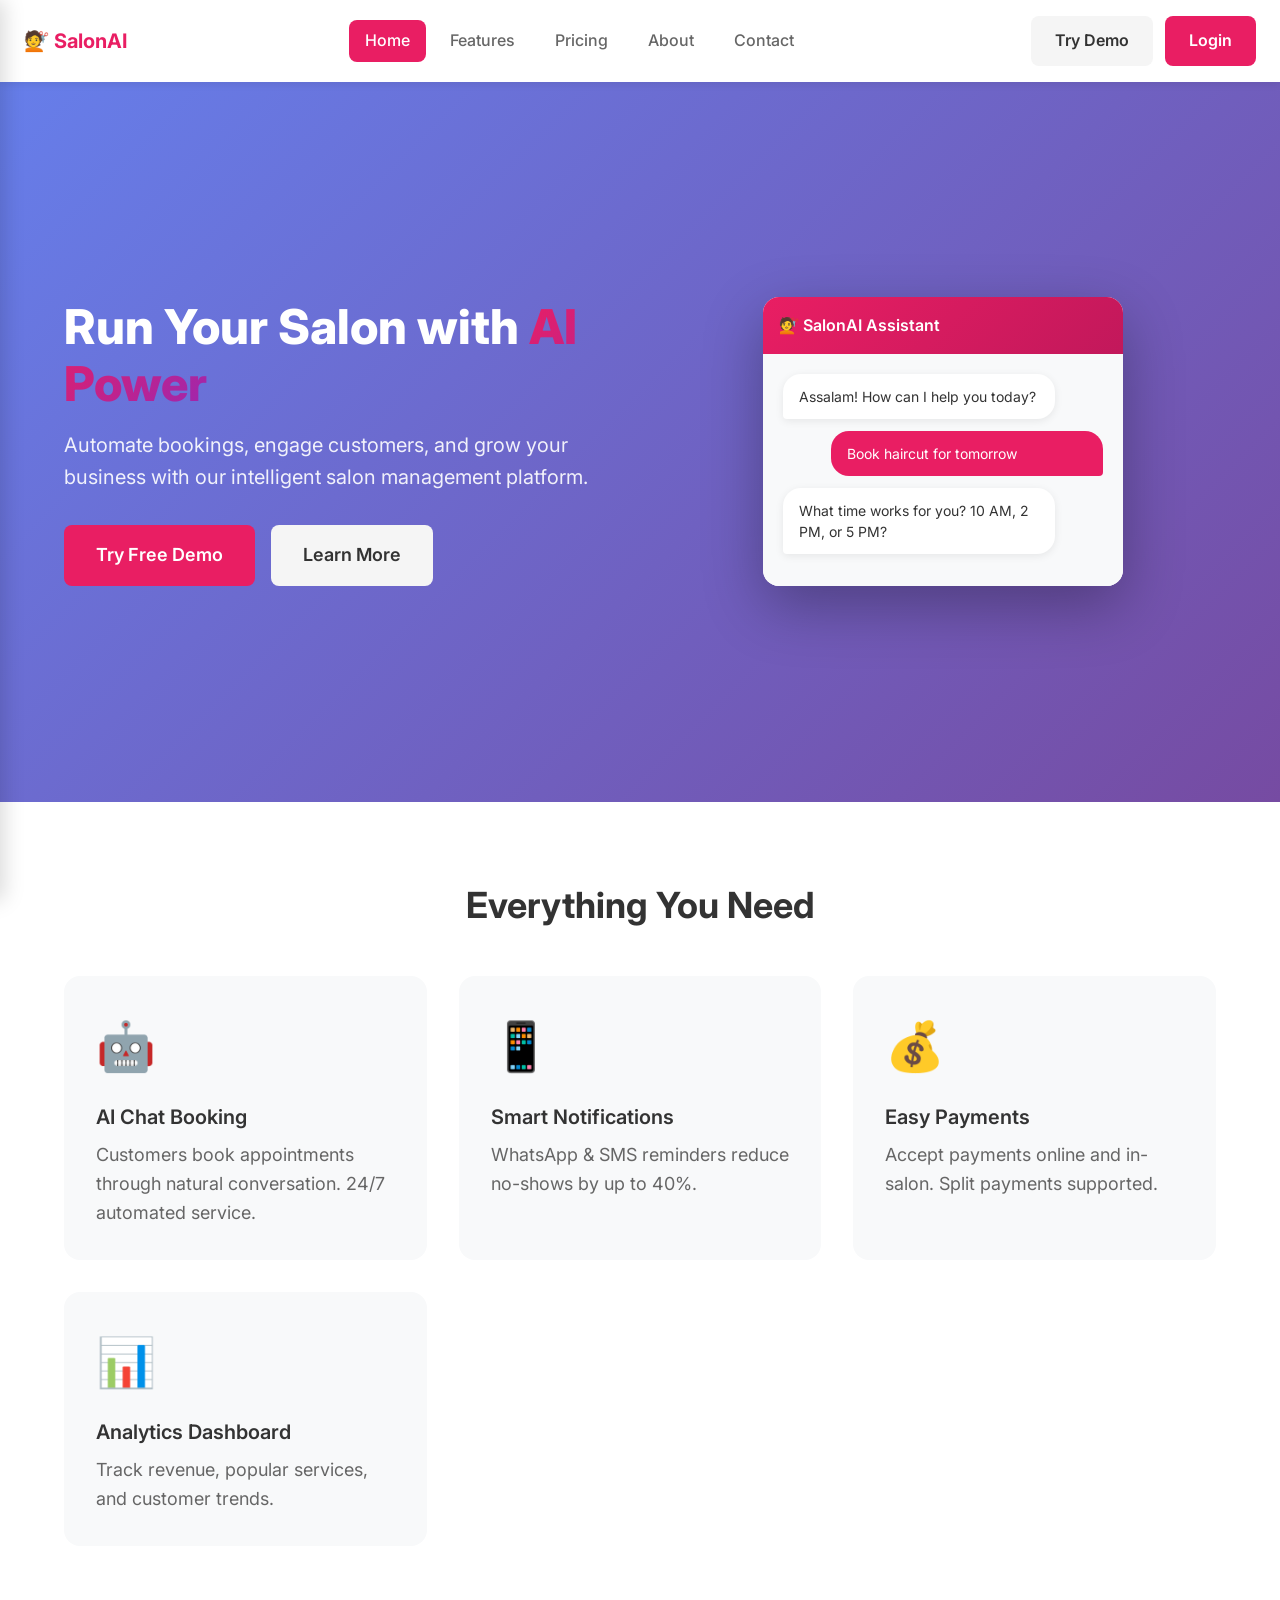
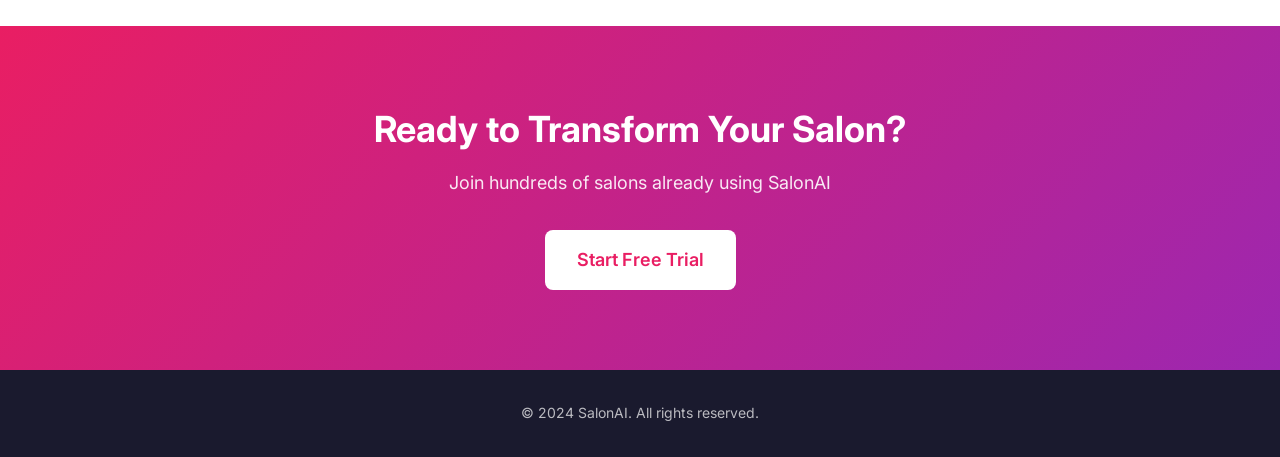
==== public/index.html @ 08eddbce "SalonAI website - AI-Powered Salon Management" ====
<!DOCTYPE html>
<html lang="en">
<head>
    <meta charset="UTF-8">
    <meta name="viewport" content="width=device-width, initial-scale=1.0, maximum-scale=5.0">
    <title>SalonAI - AI-Powered Salon Management</title>
    <link href="https://fonts.googleapis.com/css2?family=Inter:wght@300;400;500;600;700;800&display=swap" rel="stylesheet">
    <link rel="stylesheet" href="./styles.css">
</head>
<body>
    <!-- Mobile Header -->
    <header class="mobile-header">
        <div class="logo">💇 SalonAI</div>
        <button class="menu-btn" onclick="toggleMenu()">☰</button>
    </header>
    
    <!-- Navigation Drawer -->
    <nav class="nav-drawer" id="navDrawer">
        <button class="close-btn" onclick="toggleMenu()">×</button>
        <a href="index.html" onclick="toggleMenu()">Home</a>
        <a href="./features" onclick="toggleMenu()">Features</a>
        <a href="./pricing" onclick="toggleMenu()">Pricing</a>
        <a href="./about" onclick="toggleMenu()">About</a>
        <a href="./contact" onclick="toggleMenu()">Contact</a>
        <a href="./demo.html" onclick="toggleMenu()">Try Demo</a>
        <a href="./login.html" onclick="toggleMenu()">Login</a>
    </nav>
    <div class="nav-overlay" id="navOverlay" onclick="toggleMenu()"></div>
    
    <!-- Desktop Header -->
    <header class="desktop-header">
        <div class="logo">💇 SalonAI</div>
        <nav class="desktop-nav">
            <a href="index.html" class="active">Home</a>
            <a href="./features">Features</a>
            <a href="./pricing">Pricing</a>
            <a href="./about">About</a>
            <a href="./contact">Contact</a>
        </nav>
        <div>
            <a href="./demo.html" class="btn btn-secondary" style="margin-right:8px">Try Demo</a>
            <a href="./login.html" class="btn btn-primary">Login</a>
        </div>
    </header>
    
    <!-- Hero Section -->
    <section class="hero">
        <div class="container">
            <div class="hero-content">
                <h1>Run Your Salon with <span class="gradient-text">AI Power</span></h1>
                <p>Automate bookings, engage customers, and grow your business with our intelligent salon management platform.</p>
                <div class="hero-buttons">
                    <a href="./demo.html" class="btn btn-primary btn-lg">Try Free Demo</a>
                    <a href="./features" class="btn btn-secondary btn-lg">Learn More</a>
                </div>
            </div>
            <div class="hero-visual">
                <div class="chat-preview">
                    <div class="chat-header">💇 SalonAI Assistant</div>
                    <div class="chat-body">
                        <div class="msg bot">Assalam! How can I help you today?</div>
                        <div class="msg user">Book haircut for tomorrow</div>
                        <div class="msg bot">What time works for you? 10 AM, 2 PM, or 5 PM?</div>
                    </div>
                </div>
            </div>
        </div>
    </section>
    
    <!-- Features Grid -->
    <section class="section">
        <div class="container">
            <h2 class="section-title">Everything You Need</h2>
            <div class="features-grid">
                <div class="feature-card">
                    <div class="feature-icon">🤖</div>
                    <h3>AI Chat Booking</h3>
                    <p>Customers book appointments through natural conversation. 24/7 automated service.</p>
                </div>
                <div class="feature-card">
                    <div class="feature-icon">📱</div>
                    <h3>Smart Notifications</h3>
                    <p>WhatsApp & SMS reminders reduce no-shows by up to 40%.</p>
                </div>
                <div class="feature-card">
                    <div class="feature-icon">💰</div>
                    <h3>Easy Payments</h3>
                    <p>Accept payments online and in-salon. Split payments supported.</p>
                </div>
                <div class="feature-card">
                    <div class="feature-icon">📊</div>
                    <h3>Analytics Dashboard</h3>
                    <p>Track revenue, popular services, and customer trends.</p>
                </div>
            </div>
        </div>
    </section>
    
    <!-- CTA Section -->
    <section class="cta-section">
        <div class="container">
            <h2>Ready to Transform Your Salon?</h2>
            <p>Join hundreds of salons already using SalonAI</p>
            <a href="./demo.html" class="btn btn-white btn-lg">Start Free Trial</a>
        </div>
    </section>
    
    <!-- Footer -->
    <footer class="footer">
        <div class="container">
            <p>&copy; 2024 SalonAI. All rights reserved.</p>
        </div>
    </footer>
    
    <script>
        function toggleMenu() {
            document.getElementById('navDrawer').classList.toggle('open');
            document.getElementById('navOverlay').classList.toggle('open');
        }
    </script>
</body>
</html>
---- public/styles.css ----
/* ===============================================
   SALONAI WEBSITE STYLES
   Modern, Clean, Professional
   =============================================== */

* {
    margin: 0;
    padding: 0;
    box-sizing: border-box;
}

html {
    font-size: 16px;
    -webkit-text-size-adjust: 100%;
}

body {
    font-family: 'Inter', -apple-system, BlinkMacSystemFont, 'Segoe UI', Roboto, sans-serif;
    line-height: 1.6;
    color: #333;
    background: #fff;
}

/* Container */
.container {
    width: 100%;
    max-width: 1200px;
    margin: 0 auto;
    padding: 0 24px;
}

/* Typography */
h1 {
    font-size: 3rem;
    font-weight: 800;
    line-height: 1.2;
    margin-bottom: 1rem;
}

h2 {
    font-size: 2.25rem;
    font-weight: 700;
    line-height: 1.3;
    margin-bottom: 1rem;
}

h3 {
    font-size: 1.25rem;
    font-weight: 600;
    margin-bottom: 0.5rem;
}

p {
    color: #666;
    font-size: 1.125rem;
}

.gradient-text {
    background: linear-gradient(135deg, #E91E63, #9C27B0);
    -webkit-background-clip: text;
    -webkit-text-fill-color: transparent;
    background-clip: text;
}

/* Buttons */
.btn {
    display: inline-block;
    padding: 12px 24px;
    border-radius: 8px;
    text-decoration: none;
    font-weight: 600;
    transition: all 0.2s;
    border: none;
    cursor: pointer;
}

.btn-primary {
    background: #E91E63;
    color: #fff;
}

.btn-primary:hover {
    background: #C2185B;
    transform: translateY(-2px);
}

.btn-secondary {
    background: #f5f5f5;
    color: #333;
}

.btn-secondary:hover {
    background: #e0e0e0;
}

.btn-white {
    background: #fff;
    color: #E91E63;
}

.btn-white:hover {
    background: #f5f5f5;
}

.btn-lg {
    padding: 16px 32px;
    font-size: 1.125rem;
}

/* Header */
.mobile-header {
    display: none;
    background: #fff;
    padding: 12px 16px;
    box-shadow: 0 2px 8px rgba(0,0,0,0.1);
    position: sticky;
    top: 0;
    z-index: 100;
}

.mobile-header .logo {
    font-size: 18px;
    font-weight: 700;
    color: #E91E63;
}

.menu-btn {
    background: none;
    border: none;
    font-size: 24px;
    cursor: pointer;
}

.desktop-header {
    background: #fff;
    padding: 16px 24px;
    box-shadow: 0 2px 8px rgba(0,0,0,0.08);
    display: flex;
    align-items: center;
    justify-content: space-between;
    position: sticky;
    top: 0;
    z-index: 99;
}

.desktop-header .logo {
    font-size: 20px;
    font-weight: 700;
    color: #E91E63;
}

.desktop-nav {
    display: flex;
    gap: 8px;
}

.desktop-nav a {
    padding: 8px 16px;
    color: #666;
    text-decoration: none;
    border-radius: 8px;
    font-weight: 500;
    transition: all 0.2s;
}

.desktop-nav a:hover,
.desktop-nav a.active {
    background: #E91E63;
    color: #fff;
}

/* Navigation Drawer */
.nav-drawer {
    position: fixed;
    top: 0;
    left: -280px;
    width: 280px;
    height: 100vh;
    background: #fff;
    box-shadow: 4px 0 20px rgba(0,0,0,0.15);
    z-index: 1001;
    transition: left 0.3s ease;
    padding: 20px;
}

.nav-drawer.open {
    left: 0;
}

.nav-drawer .close-btn {
    position: absolute;
    top: 16px;
    right: 16px;
    background: none;
    border: none;
    font-size: 28px;
    cursor: pointer;
}

.nav-drawer a {
    display: block;
    padding: 14px 0;
    color: #333;
    text-decoration: none;
    font-weight: 500;
    border-bottom: 1px solid #eee;
}

.nav-drawer a:hover {
    color: #E91E63;
}

.nav-overlay {
    position: fixed;
    top: 0;
    left: 0;
    width: 100%;
    height: 100vh;
    background: rgba(0,0,0,0.5);
    z-index: 1000;
    display: none;
}

.nav-overlay.open {
    display: block;
}

/* Hero Section */
.hero {
    background: linear-gradient(135deg, #667eea 0%, #764ba2 100%);
    color: #fff;
    padding: 80px 0;
    min-height: 80vh;
    display: flex;
    align-items: center;
}

.hero .container {
    display: flex;
    align-items: center;
    gap: 60px;
}

.hero-content {
    flex: 1;
}

.hero h1 {
    color: #fff;
}

.hero p {
    color: rgba(255,255,255,0.9);
    font-size: 1.25rem;
    margin-bottom: 2rem;
}

.hero-buttons {
    display: flex;
    gap: 16px;
    flex-wrap: wrap;
}

.hero-visual {
    flex: 1;
    display: flex;
    justify-content: center;
}

/* Chat Preview */
.chat-preview {
    background: #fff;
    border-radius: 16px;
    width: 100%;
    max-width: 360px;
    box-shadow: 0 20px 60px rgba(0,0,0,0.3);
    overflow: hidden;
}

.chat-preview .chat-header {
    background: linear-gradient(135deg, #E91E63, #C2185B);
    color: #fff;
    padding: 16px;
    font-weight: 600;
}

.chat-preview .chat-body {
    padding: 20px;
    background: #f8f9fa;
}

.msg {
    max-width: 85%;
    margin-bottom: 12px;
    padding: 12px 16px;
    border-radius: 18px;
    font-size: 14px;
    line-height: 1.5;
}

.msg.bot {
    background: #fff;
    color: #333;
    border-bottom-left-radius: 4px;
    box-shadow: 0 2px 8px rgba(0,0,0,0.08);
}

.msg.user {
    background: #E91E63;
    color: #fff;
    margin-left: auto;
    border-bottom-right-radius: 4px;
}

/* Sections */
.section {
    padding: 80px 0;
}

.section-title {
    text-align: center;
    margin-bottom: 48px;
}

/* Features Grid */
.features-grid {
    display: grid;
    grid-template-columns: repeat(auto-fit, minmax(280px, 1fr));
    gap: 32px;
}

.feature-card {
    background: #f8f9fa;
    padding: 32px;
    border-radius: 16px;
    transition: all 0.3s;
}

.feature-card:hover {
    transform: translateY(-8px);
    box-shadow: 0 20px 40px rgba(0,0,0,0.1);
}

.feature-icon {
    font-size: 48px;
    margin-bottom: 16px;
}

/* CTA Section */
.cta-section {
    background: linear-gradient(135deg, #E91E63, #9C27B0);
    color: #fff;
    padding: 80px 0;
    text-align: center;
}

.cta-section h2 {
    color: #fff;
}

.cta-section p {
    color: rgba(255,255,255,0.9);
    margin-bottom: 32px;
}

/* Footer */
.footer {
    background: #1a1a2e;
    color: #fff;
    padding: 32px 0;
    text-align: center;
}

.footer p {
    color: rgba(255,255,255,0.7);
    font-size: 14px;
}

/* ===============================================
   RESPONSIVE STYLES
   =============================================== */

@media (max-width: 992px) {
    h1 {
        font-size: 2.5rem;
    }
    
    h2 {
        font-size: 2rem;
    }
    
    .hero .container {
        flex-direction: column;
        text-align: center;
    }
    
    .hero-buttons {
        justify-content: center;
    }
    
    .hero-visual {
        width: 100%;
    }
}

@media (max-width: 768px) {
    .desktop-header {
        display: none;
    }
    
    .mobile-header {
        display: flex;
        align-items: center;
        justify-content: space-between;
    }
    
    h1 {
        font-size: 2rem;
    }
    
    h2 {
        font-size: 1.75rem;
    }
    
    p {
        font-size: 1rem;
    }
    
    .hero {
        padding: 60px 0;
        min-height: auto;
    }
    
    .hero-content {
        margin-bottom: 40px;
    }
    
    .hero-buttons {
        flex-direction: column;
    }
    
    .btn {
        width: 100%;
        text-align: center;
    }
    
    .section {
        padding: 60px 0;
    }
    
    .features-grid {
        grid-template-columns: 1fr;
        gap: 24px;
    }
    
    .feature-card {
        padding: 24px;
    }
}

@media (max-width: 480px) {
    .container {
        padding: 0 16px;
    }
    
    h1 {
        font-size: 1.75rem;
    }
    
    h2 {
        font-size: 1.5rem;
    }
    
    .hero {
        padding: 40px 0;
    }
    
    .section {
        padding: 40px 0;
    }
    
    .section-title {
        margin-bottom: 32px;
    }
    
    .chat-preview {
        max-width: 100%;
    }
    
    .cta-section {
        padding: 60px 0;
    }
}
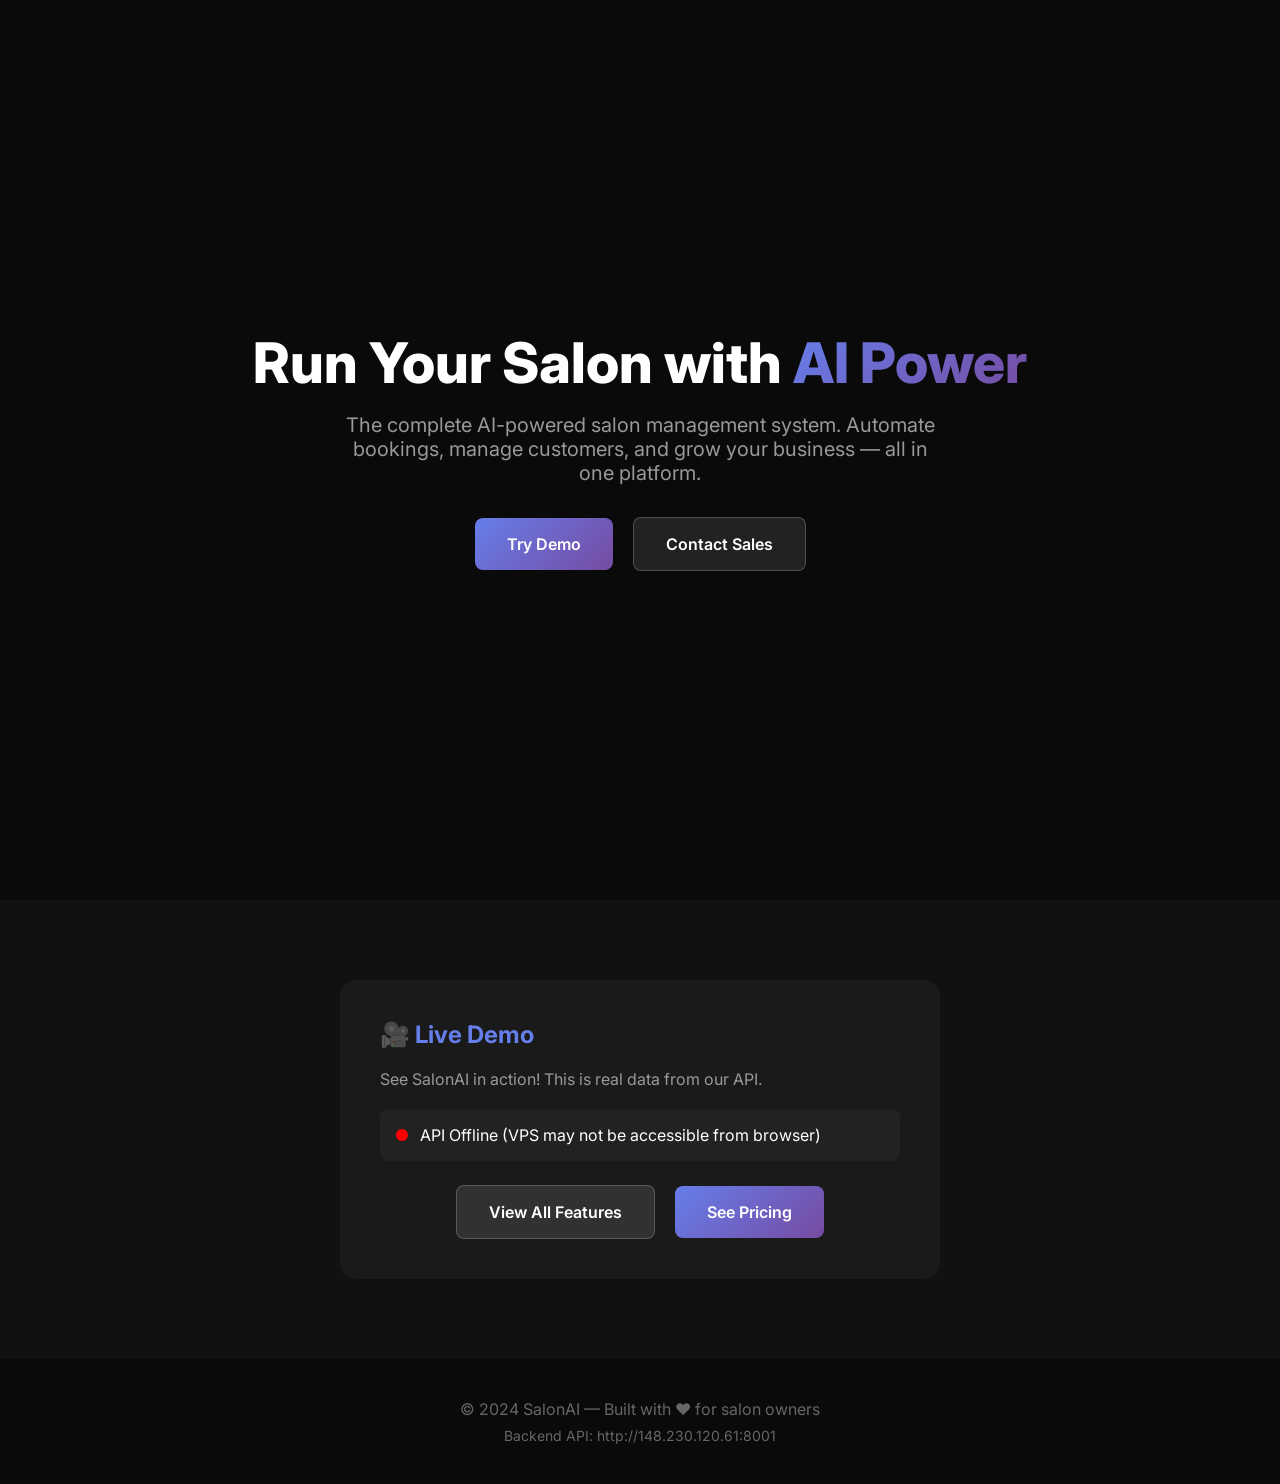
==== commit a10d394d: "Update frontend with live API integration demo" ====
--- a/public/index.html
+++ b/public/index.html
@@ -2,121 +2,161 @@
 <html lang="en">
 <head>
     <meta charset="UTF-8">
-    <meta name="viewport" content="width=device-width, initial-scale=1.0, maximum-scale=5.0">
+    <meta name="viewport" content="width=device-width, initial-scale=1.0">
     <title>SalonAI - AI-Powered Salon Management</title>
     <link href="https://fonts.googleapis.com/css2?family=Inter:wght@300;400;500;600;700;800&display=swap" rel="stylesheet">
-    <link rel="stylesheet" href="./styles.css">
+    <style>
+        * { margin: 0; padding: 0; box-sizing: border-box; }
+        body { font-family: 'Inter', sans-serif; background: #0a0a0a; color: #fff; min-height: 100vh; }
+        .container { max-width: 1200px; margin: 0 auto; padding: 0 24px; }
+        
+        /* Hero */
+        .hero { min-height: 100vh; display: flex; align-items: center; justify-content: center; text-align: center; padding: 60px 0; }
+        .hero h1 { font-size: 3.5rem; font-weight: 800; margin-bottom: 1rem; }
+        .gradient-text { background: linear-gradient(135deg, #667eea 0%, #764ba2 100%); -webkit-background-clip: text; -webkit-text-fill-color: transparent; }
+        .hero p { font-size: 1.25rem; color: #999; margin-bottom: 2rem; max-width: 600px; margin: 0 auto 2rem; }
+        .btn { padding: 16px 32px; border-radius: 8px; font-weight: 600; text-decoration: none; display: inline-block; margin: 0 8px; transition: transform 0.2s; }
+        .btn:hover { transform: translateY(-2px); }
+        .btn-primary { background: linear-gradient(135deg, #667eea 0%, #764ba2 100%); color: #fff; }
+        .btn-secondary { background: rgba(255,255,255,0.1); color: #fff; border: 1px solid rgba(255,255,255,0.2); }
+        
+        /* Demo Section */
+        .demo-section { background: #111; padding: 80px 0; }
+        .demo-card { background: #1a1a1a; border-radius: 16px; padding: 40px; max-width: 600px; margin: 0 auto; text-align: left; }
+        .demo-card h2 { font-size: 1.5rem; margin-bottom: 20px; color: #667eea; }
+        .demo-card p { color: #999; margin-bottom: 20px; }
+        
+        /* API Status */
+        .api-status { display: flex; align-items: center; gap: 12px; margin-bottom: 20px; padding: 16px; background: #222; border-radius: 8px; }
+        .status-dot { width: 12px; height: 12px; border-radius: 50%; }
+        .status-dot.connected { background: #00ff00; box-shadow: 0 0 10px #00ff00; }
+        .status-dot.disconnected { background: #ff0000; }
+        
+        /* Data Display */
+        .data-grid { display: grid; grid-template-columns: repeat(auto-fit, minmax(200px, 1fr)); gap: 16px; margin-top: 20px; }
+        .data-item { background: #222; padding: 16px; border-radius: 8px; }
+        .data-item label { font-size: 0.75rem; color: #666; text-transform: uppercase; }
+        .data-item .value { font-size: 1.25rem; font-weight: 600; margin-top: 4px; }
+        
+        /* Services */
+        .services-list { margin-top: 20px; }
+        .service-item { background: #222; padding: 12px 16px; border-radius: 8px; margin-bottom: 8px; display: flex; justify-content: space-between; align-items: center; }
+        .service-name { font-weight: 500; }
+        .service-price { color: #667eea; font-weight: 600; }
+        .service-duration { font-size: 0.875rem; color: #666; }
+        
+        /* Footer */
+        footer { padding: 40px 0; text-align: center; color: #666; }
+    </style>
 </head>
 <body>
-    <!-- Mobile Header -->
-    <header class="mobile-header">
-        <div class="logo">💇 SalonAI</div>
-        <button class="menu-btn" onclick="toggleMenu()">☰</button>
-    </header>
-    
-    <!-- Navigation Drawer -->
-    <nav class="nav-drawer" id="navDrawer">
-        <button class="close-btn" onclick="toggleMenu()">×</button>
-        <a href="index.html" onclick="toggleMenu()">Home</a>
-        <a href="./features" onclick="toggleMenu()">Features</a>
-        <a href="./pricing" onclick="toggleMenu()">Pricing</a>
-        <a href="./about" onclick="toggleMenu()">About</a>
-        <a href="./contact" onclick="toggleMenu()">Contact</a>
-        <a href="./demo.html" onclick="toggleMenu()">Try Demo</a>
-        <a href="./login.html" onclick="toggleMenu()">Login</a>
-    </nav>
-    <div class="nav-overlay" id="navOverlay" onclick="toggleMenu()"></div>
-    
-    <!-- Desktop Header -->
-    <header class="desktop-header">
-        <div class="logo">💇 SalonAI</div>
-        <nav class="desktop-nav">
-            <a href="index.html" class="active">Home</a>
-            <a href="./features">Features</a>
-            <a href="./pricing">Pricing</a>
-            <a href="./about">About</a>
-            <a href="./contact">Contact</a>
-        </nav>
-        <div>
-            <a href="./demo.html" class="btn btn-secondary" style="margin-right:8px">Try Demo</a>
-            <a href="./login.html" class="btn btn-primary">Login</a>
-        </div>
-    </header>
-    
     <!-- Hero Section -->
     <section class="hero">
         <div class="container">
-            <div class="hero-content">
-                <h1>Run Your Salon with <span class="gradient-text">AI Power</span></h1>
-                <p>Automate bookings, engage customers, and grow your business with our intelligent salon management platform.</p>
-                <div class="hero-buttons">
-                    <a href="./demo.html" class="btn btn-primary btn-lg">Try Free Demo</a>
-                    <a href="./features" class="btn btn-secondary btn-lg">Learn More</a>
+            <h1>Run Your Salon with <span class="gradient-text">AI Power</span></h1>
+            <p>The complete AI-powered salon management system. Automate bookings, manage customers, and grow your business — all in one platform.</p>
+            <div>
+                <a href="./demo.html" class="btn btn-primary">Try Demo</a>
+                <a href="./contact.html" class="btn btn-secondary">Contact Sales</a>
+            </div>
+        </div>
+    </section>
+
+    <!-- Demo Section -->
+    <section class="demo-section">
+        <div class="container">
+            <div class="demo-card">
+                <h2>🎥 Live Demo</h2>
+                <p>See SalonAI in action! This is real data from our API.</p>
+                
+                <div class="api-status">
+                    <div class="status-dot" id="apiDot"></div>
+                    <span id="apiStatus">Checking API...</span>
                 </div>
-            </div>
-            <div class="hero-visual">
-                <div class="chat-preview">
-                    <div class="chat-header">💇 SalonAI Assistant</div>
-                    <div class="chat-body">
-                        <div class="msg bot">Assalam! How can I help you today?</div>
-                        <div class="msg user">Book haircut for tomorrow</div>
-                        <div class="msg bot">What time works for you? 10 AM, 2 PM, or 5 PM?</div>
+                
+                <div id="businessInfo" style="display:none;">
+                    <div class="data-grid">
+                        <div class="data-item">
+                            <label>Business Name</label>
+                            <div class="value" id="businessName">-</div>
+                        </div>
+                        <div class="data-item">
+                            <label>Location</label>
+                            <div class="value" id="businessLocation">-</div>
+                        </div>
                     </div>
+                    
+                    <h3 style="margin-top: 24px; font-size: 1rem; color: #999;">Our Services</h3>
+                    <div class="services-list" id="servicesList">
+                        <div class="service-item">
+                            <span class="service-name">Loading...</span>
+                        </div>
+                    </div>
+                </div>
+                
+                <div style="margin-top: 24px; text-align: center;">
+                    <a href="./features.html" class="btn btn-secondary">View All Features</a>
+                    <a href="./pricing.html" class="btn btn-primary">See Pricing</a>
                 </div>
             </div>
         </div>
     </section>
-    
-    <!-- Features Grid -->
-    <section class="section">
+
+    <!-- Footer -->
+    <footer>
         <div class="container">
-            <h2 class="section-title">Everything You Need</h2>
-            <div class="features-grid">
-                <div class="feature-card">
-                    <div class="feature-icon">🤖</div>
-                    <h3>AI Chat Booking</h3>
-                    <p>Customers book appointments through natural conversation. 24/7 automated service.</p>
-                </div>
-                <div class="feature-card">
-                    <div class="feature-icon">📱</div>
-                    <h3>Smart Notifications</h3>
-                    <p>WhatsApp & SMS reminders reduce no-shows by up to 40%.</p>
-                </div>
-                <div class="feature-card">
-                    <div class="feature-icon">💰</div>
-                    <h3>Easy Payments</h3>
-                    <p>Accept payments online and in-salon. Split payments supported.</p>
-                </div>
-                <div class="feature-card">
-                    <div class="feature-icon">📊</div>
-                    <h3>Analytics Dashboard</h3>
-                    <p>Track revenue, popular services, and customer trends.</p>
-                </div>
-            </div>
-        </div>
-    </section>
-    
-    <!-- CTA Section -->
-    <section class="cta-section">
-        <div class="container">
-            <h2>Ready to Transform Your Salon?</h2>
-            <p>Join hundreds of salons already using SalonAI</p>
-            <a href="./demo.html" class="btn btn-white btn-lg">Start Free Trial</a>
-        </div>
-    </section>
-    
-    <!-- Footer -->
-    <footer class="footer">
-        <div class="container">
-            <p>&copy; 2024 SalonAI. All rights reserved.</p>
+            <p>© 2024 SalonAI — Built with ❤️ for salon owners</p>
+            <p style="margin-top: 8px; font-size: 0.875rem;">Backend API: http://148.230.120.61:8001</p>
         </div>
     </footer>
-    
+
     <script>
-        function toggleMenu() {
-            document.getElementById('navDrawer').classList.toggle('open');
-            document.getElementById('navOverlay').classList.toggle('open');
+        // API Configuration
+        const API_BASE = 'http://148.230.120.61:8001';
+        
+        async function loadDemo() {
+            const apiDot = document.getElementById('apiDot');
+            const apiStatus = document.getElementById('apiStatus');
+            const businessInfo = document.getElementById('businessInfo');
+            
+            try {
+                // Check health
+                const healthRes = await fetch(API_BASE + '/health');
+                if (healthRes.ok) {
+                    apiDot.className = 'status-dot connected';
+                    apiStatus.textContent = 'Connected to API ✓';
+                    
+                    // Load business data
+                    const businessRes = await fetch(API_BASE + '/api/v1/businesses/glow-salon');
+                    const business = await businessRes.json();
+                    
+                    document.getElementById('businessName').textContent = business.name;
+                    document.getElementById('businessLocation').textContent = business.address || 'Islamabad';
+                    businessInfo.style.display = 'block';
+                    
+                    // Load services
+                    const servicesRes = await fetch(API_BASE + '/api/v1/businesses/' + business.id + '/services');
+                    const services = await servicesRes.json();
+                    
+                    const servicesList = document.getElementById('servicesList');
+                    servicesList.innerHTML = services.slice(0, 6).map(s => 
+                        '<div class="service-item">' +
+                            '<div>' +
+                                '<div class="service-name">' + s.name + '</div>' +
+                                '<div class="service-duration">' + s.duration_minutes + ' min • ' + s.category + '</div>' +
+                            '</div>' +
+                            '<div class="service-price">PKR ' + s.price.toLocaleString() + '</div>' +
+                        '</div>'
+                    ).join('');
+                }
+            } catch (err) {
+                apiDot.className = 'status-dot disconnected';
+                apiStatus.textContent = 'API Offline (VPS may not be accessible from browser)';
+                console.error(err);
+            }
         }
+        
+        loadDemo();
     </script>
 </body>
 </html>
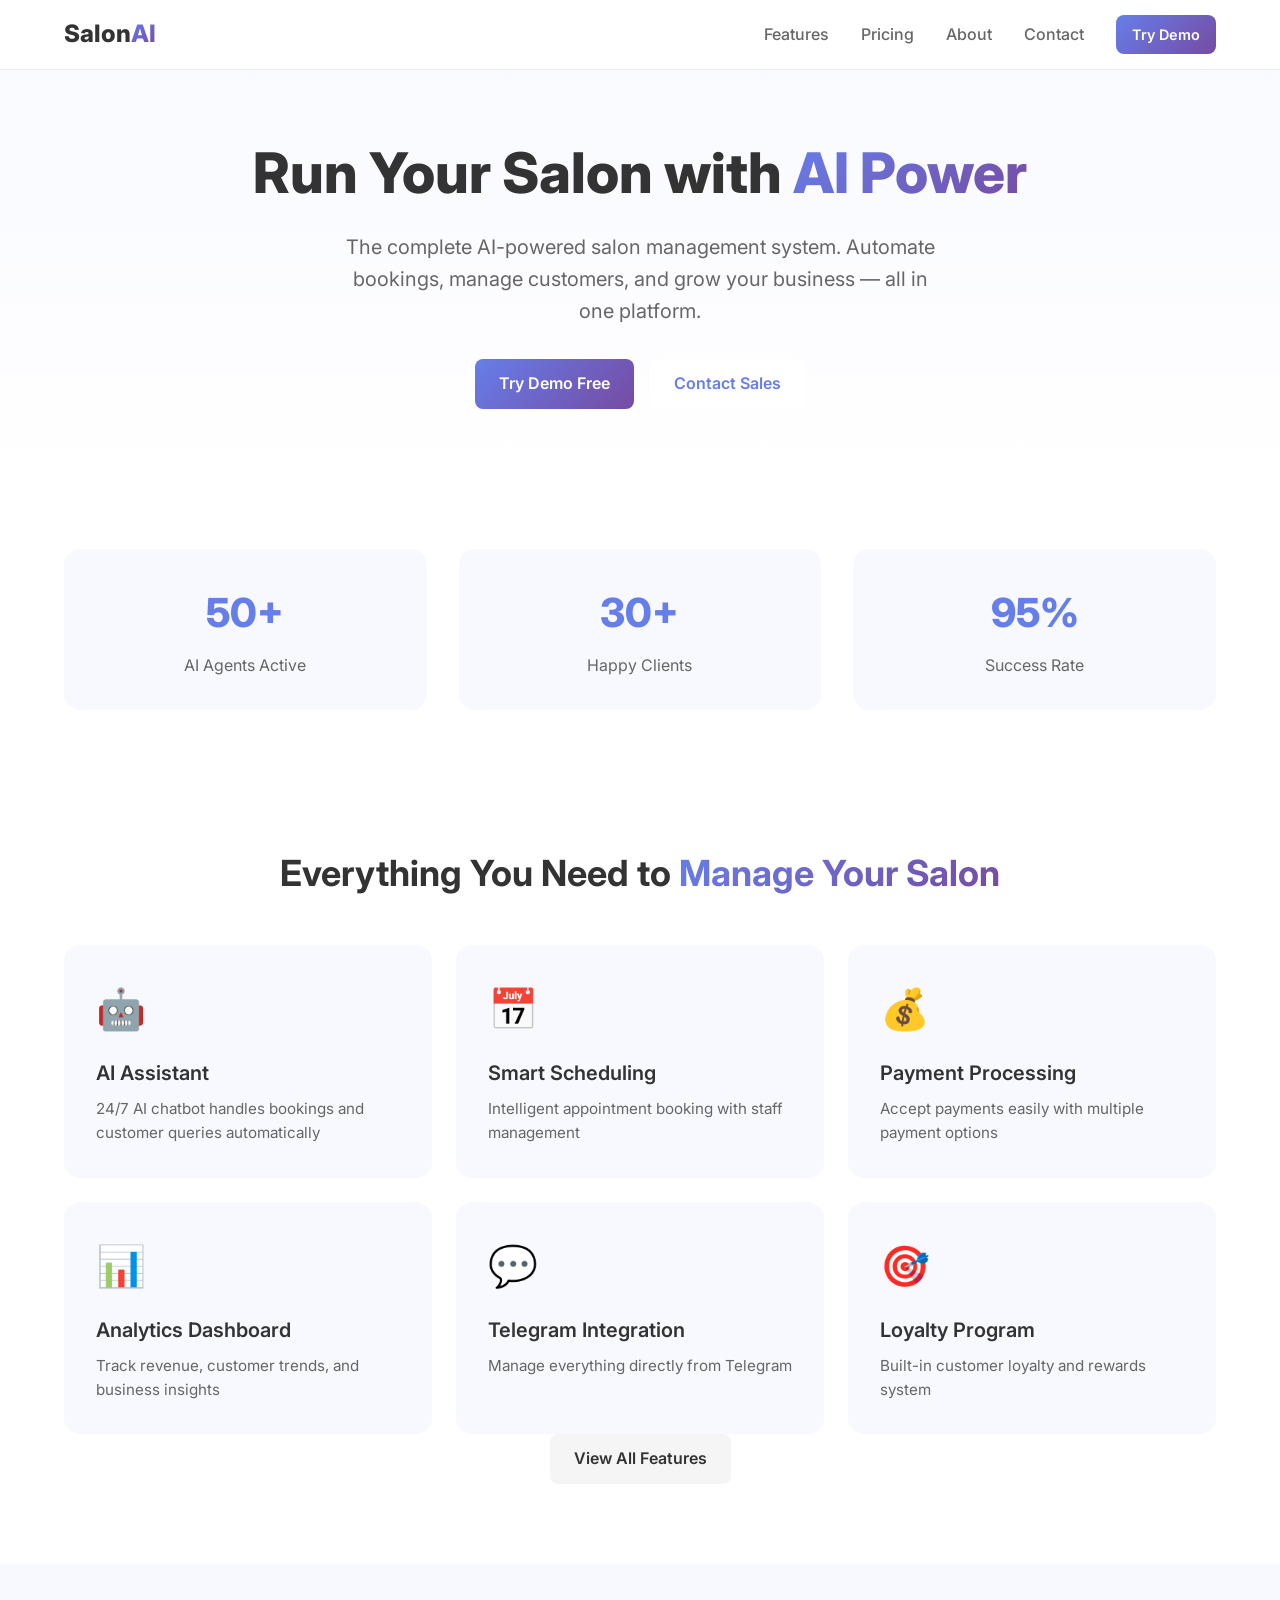
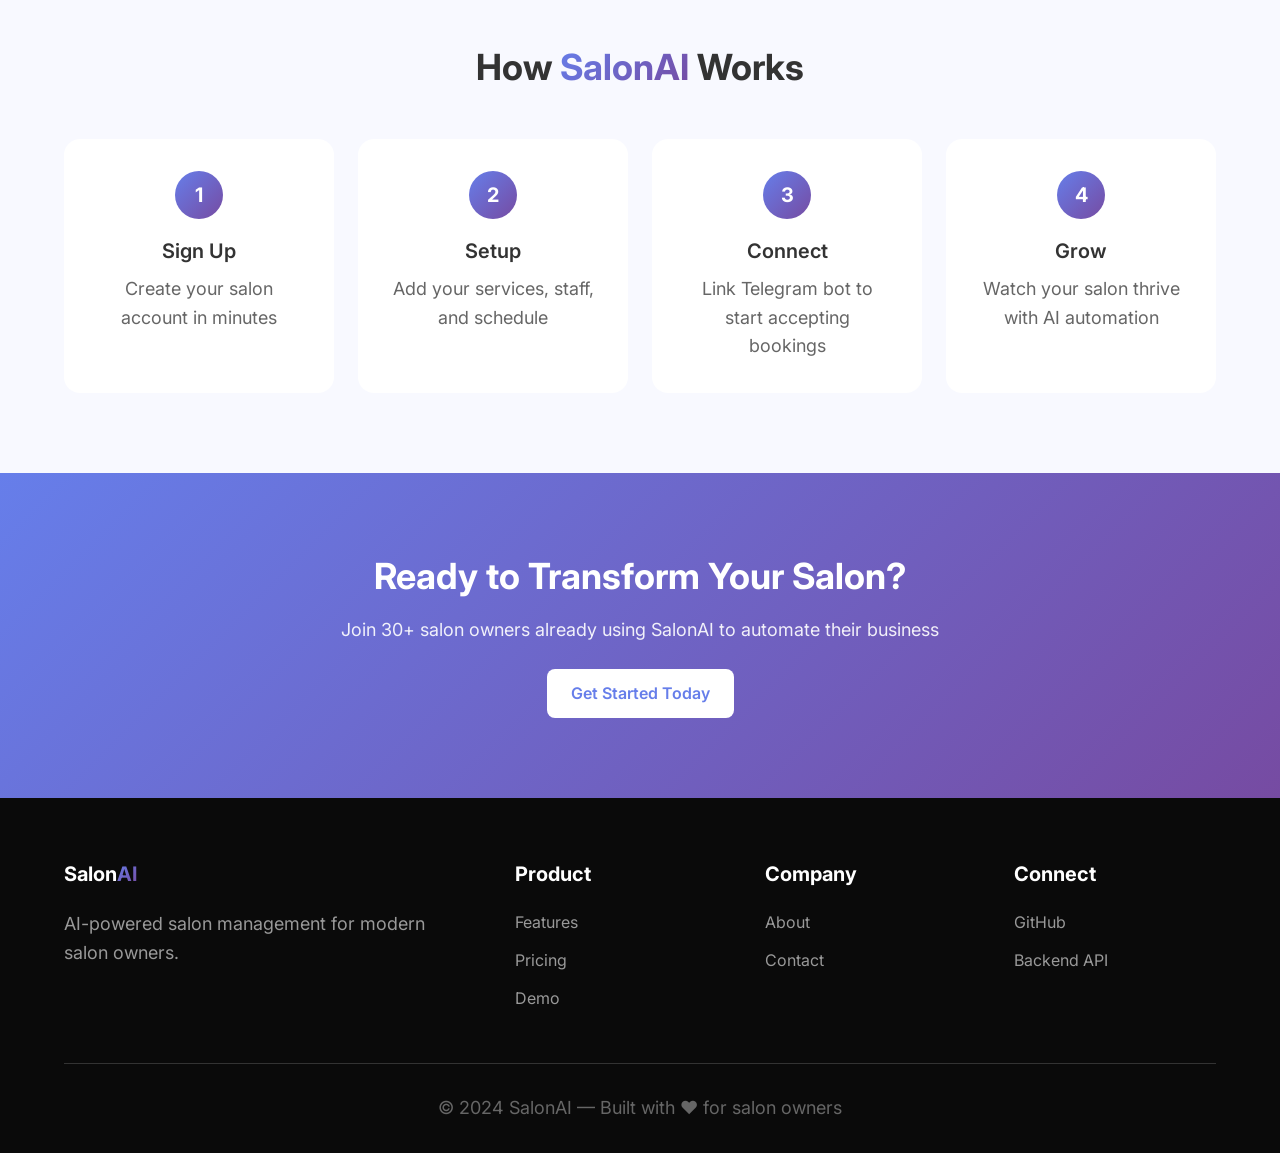
==== commit 815e49cd: "Match home page theme to website design" ====
--- a/public/index.html
+++ b/public/index.html
@@ -5,158 +5,172 @@
     <meta name="viewport" content="width=device-width, initial-scale=1.0">
     <title>SalonAI - AI-Powered Salon Management</title>
     <link href="https://fonts.googleapis.com/css2?family=Inter:wght@300;400;500;600;700;800&display=swap" rel="stylesheet">
-    <style>
-        * { margin: 0; padding: 0; box-sizing: border-box; }
-        body { font-family: 'Inter', sans-serif; background: #0a0a0a; color: #fff; min-height: 100vh; }
-        .container { max-width: 1200px; margin: 0 auto; padding: 0 24px; }
-        
-        /* Hero */
-        .hero { min-height: 100vh; display: flex; align-items: center; justify-content: center; text-align: center; padding: 60px 0; }
-        .hero h1 { font-size: 3.5rem; font-weight: 800; margin-bottom: 1rem; }
-        .gradient-text { background: linear-gradient(135deg, #667eea 0%, #764ba2 100%); -webkit-background-clip: text; -webkit-text-fill-color: transparent; }
-        .hero p { font-size: 1.25rem; color: #999; margin-bottom: 2rem; max-width: 600px; margin: 0 auto 2rem; }
-        .btn { padding: 16px 32px; border-radius: 8px; font-weight: 600; text-decoration: none; display: inline-block; margin: 0 8px; transition: transform 0.2s; }
-        .btn:hover { transform: translateY(-2px); }
-        .btn-primary { background: linear-gradient(135deg, #667eea 0%, #764ba2 100%); color: #fff; }
-        .btn-secondary { background: rgba(255,255,255,0.1); color: #fff; border: 1px solid rgba(255,255,255,0.2); }
-        
-        /* Demo Section */
-        .demo-section { background: #111; padding: 80px 0; }
-        .demo-card { background: #1a1a1a; border-radius: 16px; padding: 40px; max-width: 600px; margin: 0 auto; text-align: left; }
-        .demo-card h2 { font-size: 1.5rem; margin-bottom: 20px; color: #667eea; }
-        .demo-card p { color: #999; margin-bottom: 20px; }
-        
-        /* API Status */
-        .api-status { display: flex; align-items: center; gap: 12px; margin-bottom: 20px; padding: 16px; background: #222; border-radius: 8px; }
-        .status-dot { width: 12px; height: 12px; border-radius: 50%; }
-        .status-dot.connected { background: #00ff00; box-shadow: 0 0 10px #00ff00; }
-        .status-dot.disconnected { background: #ff0000; }
-        
-        /* Data Display */
-        .data-grid { display: grid; grid-template-columns: repeat(auto-fit, minmax(200px, 1fr)); gap: 16px; margin-top: 20px; }
-        .data-item { background: #222; padding: 16px; border-radius: 8px; }
-        .data-item label { font-size: 0.75rem; color: #666; text-transform: uppercase; }
-        .data-item .value { font-size: 1.25rem; font-weight: 600; margin-top: 4px; }
-        
-        /* Services */
-        .services-list { margin-top: 20px; }
-        .service-item { background: #222; padding: 12px 16px; border-radius: 8px; margin-bottom: 8px; display: flex; justify-content: space-between; align-items: center; }
-        .service-name { font-weight: 500; }
-        .service-price { color: #667eea; font-weight: 600; }
-        .service-duration { font-size: 0.875rem; color: #666; }
-        
-        /* Footer */
-        footer { padding: 40px 0; text-align: center; color: #666; }
-    </style>
+    <link rel="stylesheet" href="styles.css">
 </head>
 <body>
+    <!-- Header -->
+    <header class="header">
+        <div class="container">
+            <a href="index.html" class="logo">Salon<span class="gradient-text">AI</span></a>
+            <nav class="nav">
+                <a href="features.html" class="nav-link">Features</a>
+                <a href="pricing.html" class="nav-link">Pricing</a>
+                <a href="about.html" class="nav-link">About</a>
+                <a href="contact.html" class="nav-link">Contact</a>
+                <a href="./demo.html" class="btn btn-primary btn-sm">Try Demo</a>
+            </nav>
+            <button class="mobile-menu-btn" onclick="toggleMobileMenu()">☰</button>
+        </div>
+    </header>
+
     <!-- Hero Section -->
     <section class="hero">
         <div class="container">
             <h1>Run Your Salon with <span class="gradient-text">AI Power</span></h1>
             <p>The complete AI-powered salon management system. Automate bookings, manage customers, and grow your business — all in one platform.</p>
-            <div>
-                <a href="./demo.html" class="btn btn-primary">Try Demo</a>
-                <a href="./contact.html" class="btn btn-secondary">Contact Sales</a>
+            <div class="hero-buttons">
+                <a href="./demo.html" class="btn btn-primary">Try Demo Free</a>
+                <a href="./contact.html" class="btn btn-white">Contact Sales</a>
             </div>
         </div>
     </section>
 
-    <!-- Demo Section -->
-    <section class="demo-section">
+    <!-- Stats Section -->
+    <section class="stats-section">
         <div class="container">
-            <div class="demo-card">
-                <h2>🎥 Live Demo</h2>
-                <p>See SalonAI in action! This is real data from our API.</p>
-                
-                <div class="api-status">
-                    <div class="status-dot" id="apiDot"></div>
-                    <span id="apiStatus">Checking API...</span>
+            <div class="stats-grid">
+                <div class="stat-card">
+                    <h3>50+</h3>
+                    <p>AI Agents Active</p>
                 </div>
-                
-                <div id="businessInfo" style="display:none;">
-                    <div class="data-grid">
-                        <div class="data-item">
-                            <label>Business Name</label>
-                            <div class="value" id="businessName">-</div>
-                        </div>
-                        <div class="data-item">
-                            <label>Location</label>
-                            <div class="value" id="businessLocation">-</div>
-                        </div>
-                    </div>
-                    
-                    <h3 style="margin-top: 24px; font-size: 1rem; color: #999;">Our Services</h3>
-                    <div class="services-list" id="servicesList">
-                        <div class="service-item">
-                            <span class="service-name">Loading...</span>
-                        </div>
-                    </div>
+                <div class="stat-card">
+                    <h3>30+</h3>
+                    <p>Happy Clients</p>
                 </div>
-                
-                <div style="margin-top: 24px; text-align: center;">
-                    <a href="./features.html" class="btn btn-secondary">View All Features</a>
-                    <a href="./pricing.html" class="btn btn-primary">See Pricing</a>
+                <div class="stat-card">
+                    <h3>95%</h3>
+                    <p>Success Rate</p>
                 </div>
             </div>
         </div>
     </section>
 
+    <!-- Features Preview -->
+    <section class="features-section">
+        <div class="container">
+            <h2 class="section-title">Everything You Need to <span class="gradient-text">Manage Your Salon</span></h2>
+            <div class="features-grid">
+                <div class="feature-card">
+                    <div class="feature-icon">🤖</div>
+                    <h3>AI Assistant</h3>
+                    <p>24/7 AI chatbot handles bookings and customer queries automatically</p>
+                </div>
+                <div class="feature-card">
+                    <div class="feature-icon">📅</div>
+                    <h3>Smart Scheduling</h3>
+                    <p>Intelligent appointment booking with staff management</p>
+                </div>
+                <div class="feature-card">
+                    <div class="feature-icon">💰</div>
+                    <h3>Payment Processing</h3>
+                    <p>Accept payments easily with multiple payment options</p>
+                </div>
+                <div class="feature-card">
+                    <div class="feature-icon">📊</div>
+                    <h3>Analytics Dashboard</h3>
+                    <p>Track revenue, customer trends, and business insights</p>
+                </div>
+                <div class="feature-card">
+                    <div class="feature-icon">💬</div>
+                    <h3>Telegram Integration</h3>
+                    <p>Manage everything directly from Telegram</p>
+                </div>
+                <div class="feature-card">
+                    <div class="feature-icon">🎯</div>
+                    <h3>Loyalty Program</h3>
+                    <p>Built-in customer loyalty and rewards system</p>
+                </div>
+            </div>
+            <div class="text-center">
+                <a href="features.html" class="btn btn-secondary">View All Features</a>
+            </div>
+        </div>
+    </section>
+
+    <!-- How It Works -->
+    <section class="how-section">
+        <div class="container">
+            <h2 class="section-title">How <span class="gradient-text">SalonAI</span> Works</h2>
+            <div class="steps-grid">
+                <div class="step-card">
+                    <div class="step-number">1</div>
+                    <h3>Sign Up</h3>
+                    <p>Create your salon account in minutes</p>
+                </div>
+                <div class="step-card">
+                    <div class="step-number">2</div>
+                    <h3>Setup</h3>
+                    <p>Add your services, staff, and schedule</p>
+                </div>
+                <div class="step-card">
+                    <div class="step-number">3</div>
+                    <h3>Connect</h3>
+                    <p>Link Telegram bot to start accepting bookings</p>
+                </div>
+                <div class="step-card">
+                    <div class="step-number">4</div>
+                    <h3>Grow</h3>
+                    <p>Watch your salon thrive with AI automation</p>
+                </div>
+            </div>
+        </div>
+    </section>
+
+    <!-- CTA Section -->
+    <section class="cta-section">
+        <div class="container">
+            <h2>Ready to Transform Your Salon?</h2>
+            <p>Join 30+ salon owners already using SalonAI to automate their business</p>
+            <a href="./contact.html" class="btn btn-primary">Get Started Today</a>
+        </div>
+    </section>
+
     <!-- Footer -->
-    <footer>
+    <footer class="footer">
         <div class="container">
-            <p>© 2024 SalonAI — Built with ❤️ for salon owners</p>
-            <p style="margin-top: 8px; font-size: 0.875rem;">Backend API: http://148.230.120.61:8001</p>
+            <div class="footer-grid">
+                <div class="footer-col">
+                    <h4>Salon<span class="gradient-text">AI</span></h4>
+                    <p>AI-powered salon management for modern salon owners.</p>
+                </div>
+                <div class="footer-col">
+                    <h4>Product</h4>
+                    <a href="features.html">Features</a>
+                    <a href="pricing.html">Pricing</a>
+                    <a href="demo.html">Demo</a>
+                </div>
+                <div class="footer-col">
+                    <h4>Company</h4>
+                    <a href="about.html">About</a>
+                    <a href="contact.html">Contact</a>
+                </div>
+                <div class="footer-col">
+                    <h4>Connect</h4>
+                    <a href="https://github.com/YasirAhmedGHauri/salonai-website">GitHub</a>
+                    <a href="https://github.com/YasirAhmedGHauri/salonai-backend">Backend API</a>
+                </div>
+            </div>
+            <div class="footer-bottom">
+                <p>© 2024 SalonAI — Built with ❤️ for salon owners</p>
+            </div>
         </div>
     </footer>
 
     <script>
-        // API Configuration
-        const API_BASE = 'http://148.230.120.61:8001';
-        
-        async function loadDemo() {
-            const apiDot = document.getElementById('apiDot');
-            const apiStatus = document.getElementById('apiStatus');
-            const businessInfo = document.getElementById('businessInfo');
-            
-            try {
-                // Check health
-                const healthRes = await fetch(API_BASE + '/health');
-                if (healthRes.ok) {
-                    apiDot.className = 'status-dot connected';
-                    apiStatus.textContent = 'Connected to API ✓';
-                    
-                    // Load business data
-                    const businessRes = await fetch(API_BASE + '/api/v1/businesses/glow-salon');
-                    const business = await businessRes.json();
-                    
-                    document.getElementById('businessName').textContent = business.name;
-                    document.getElementById('businessLocation').textContent = business.address || 'Islamabad';
-                    businessInfo.style.display = 'block';
-                    
-                    // Load services
-                    const servicesRes = await fetch(API_BASE + '/api/v1/businesses/' + business.id + '/services');
-                    const services = await servicesRes.json();
-                    
-                    const servicesList = document.getElementById('servicesList');
-                    servicesList.innerHTML = services.slice(0, 6).map(s => 
-                        '<div class="service-item">' +
-                            '<div>' +
-                                '<div class="service-name">' + s.name + '</div>' +
-                                '<div class="service-duration">' + s.duration_minutes + ' min • ' + s.category + '</div>' +
-                            '</div>' +
-                            '<div class="service-price">PKR ' + s.price.toLocaleString() + '</div>' +
-                        '</div>'
-                    ).join('');
-                }
-            } catch (err) {
-                apiDot.className = 'status-dot disconnected';
-                apiStatus.textContent = 'API Offline (VPS may not be accessible from browser)';
-                console.error(err);
-            }
+        function toggleMobileMenu() {
+            const nav = document.querySelector('.nav');
+            nav.classList.toggle('active');
         }
-        
-        loadDemo();
     </script>
 </body>
 </html>
--- a/public/styles.css
+++ b/public/styles.css
@@ -0,0 +1,405 @@
+/* ===============================================
+   SALONAI WEBSITE STYLES
+   Modern, Clean, Professional
+   =============================================== */
+
+* {
+    margin: 0;
+    padding: 0;
+    box-sizing: border-box;
+}
+
+html {
+    font-size: 16px;
+    -webkit-text-size-adjust: 100%;
+}
+
+body {
+    font-family: 'Inter', -apple-system, BlinkMacSystemFont, 'Segoe UI', Roboto, sans-serif;
+    line-height: 1.6;
+    color: #333;
+    background: #fff;
+}
+
+.container {
+    width: 100%;
+    max-width: 1200px;
+    margin: 0 auto;
+    padding: 0 24px;
+}
+
+h1 {
+    font-size: 3rem;
+    font-weight: 800;
+    line-height: 1.2;
+    margin-bottom: 1rem;
+}
+
+h2 {
+    font-size: 2.25rem;
+    font-weight: 700;
+    line-height: 1.3;
+    margin-bottom: 1rem;
+}
+
+h3 {
+    font-size: 1.25rem;
+    font-weight: 600;
+    margin-bottom: 0.5rem;
+}
+
+p {
+    color: #666;
+    font-size: 1.125rem;
+}
+
+.gradient-text {
+    background: linear-gradient(135deg, #667eea 0%, #764ba2 100%);
+    -webkit-background-clip: text;
+    -webkit-text-fill-color: transparent;
+    background-clip: text;
+}
+
+.btn {
+    display: inline-block;
+    padding: 12px 24px;
+    border-radius: 8px;
+    text-decoration: none;
+    font-weight: 600;
+    transition: all 0.2s;
+    border: none;
+    cursor: pointer;
+}
+
+.btn-primary {
+    background: linear-gradient(135deg, #667eea 0%, #764ba2 100%);
+    color: #fff;
+}
+
+.btn-primary:hover {
+    transform: translateY(-2px);
+    box-shadow: 0 8px 25px rgba(102, 126, 234, 0.4);
+}
+
+.btn-secondary {
+    background: #f5f5f5;
+    color: #333;
+}
+
+.btn-secondary:hover {
+    background: #e0e0e0;
+}
+
+.btn-white {
+    background: #fff;
+    color: #667eea;
+}
+
+.btn-white:hover {
+    background: #f0f0f0;
+}
+
+.btn-sm {
+    padding: 8px 16px;
+    font-size: 0.9rem;
+}
+
+.text-center {
+    text-align: center;
+}
+
+/* Header */
+.header {
+    position: fixed;
+    top: 0;
+    left: 0;
+    right: 0;
+    z-index: 100;
+    background: rgba(255, 255, 255, 0.95);
+    backdrop-filter: blur(10px);
+    border-bottom: 1px solid #eee;
+}
+
+.header .container {
+    display: flex;
+    justify-content: space-between;
+    align-items: center;
+    padding-top: 15px;
+    padding-bottom: 15px;
+}
+
+.logo {
+    font-size: 1.5rem;
+    font-weight: 800;
+    color: #333;
+    text-decoration: none;
+}
+
+.nav {
+    display: flex;
+    align-items: center;
+    gap: 32px;
+}
+
+.nav-link {
+    color: #666;
+    text-decoration: none;
+    font-weight: 500;
+    transition: color 0.2s;
+}
+
+.nav-link:hover {
+    color: #667eea;
+}
+
+.mobile-menu-btn {
+    display: none;
+    background: none;
+    border: none;
+    font-size: 1.5rem;
+    cursor: pointer;
+}
+
+/* Hero Section */
+.hero {
+    padding: 140px 0 80px;
+    text-align: center;
+    background: linear-gradient(180deg, #f8f9ff 0%, #fff 100%);
+}
+
+.hero h1 {
+    font-size: 3.5rem;
+    max-width: 800px;
+    margin: 0 auto 1.5rem;
+}
+
+.hero p {
+    font-size: 1.25rem;
+    max-width: 600px;
+    margin: 0 auto 2rem;
+    color: #666;
+}
+
+.hero-buttons {
+    display: flex;
+    gap: 16px;
+    justify-content: center;
+    flex-wrap: wrap;
+}
+
+/* Stats Section */
+.stats-section {
+    padding: 60px 0;
+    background: #fff;
+}
+
+.stats-grid {
+    display: grid;
+    grid-template-columns: repeat(3, 1fr);
+    gap: 32px;
+}
+
+.stat-card {
+    text-align: center;
+    padding: 32px;
+    background: #f8f9ff;
+    border-radius: 16px;
+}
+
+.stat-card h3 {
+    font-size: 2.5rem;
+    font-weight: 800;
+    color: #667eea;
+    margin-bottom: 8px;
+}
+
+.stat-card p {
+    color: #666;
+    font-size: 1rem;
+}
+
+/* Features Section */
+.features-section {
+    padding: 80px 0;
+    background: #fff;
+}
+
+.section-title {
+    text-align: center;
+    margin-bottom: 48px;
+}
+
+.features-grid {
+    display: grid;
+    grid-template-columns: repeat(3, 1fr);
+    gap: 24px;
+}
+
+.feature-card {
+    padding: 32px;
+    background: #f8f9ff;
+    border-radius: 16px;
+    transition: transform 0.2s, box-shadow 0.2s;
+}
+
+.feature-card:hover {
+    transform: translateY(-4px);
+    box-shadow: 0 12px 40px rgba(102, 126, 234, 0.15);
+}
+
+.feature-icon {
+    font-size: 2.5rem;
+    margin-bottom: 16px;
+}
+
+.feature-card h3 {
+    margin-bottom: 8px;
+}
+
+.feature-card p {
+    color: #666;
+    font-size: 0.95rem;
+}
+
+/* How It Works */
+.how-section {
+    padding: 80px 0;
+    background: #f8f9ff;
+}
+
+.steps-grid {
+    display: grid;
+    grid-template-columns: repeat(4, 1fr);
+    gap: 24px;
+}
+
+.step-card {
+    text-align: center;
+    padding: 32px;
+    background: #fff;
+    border-radius: 16px;
+}
+
+.step-number {
+    width: 48px;
+    height: 48px;
+    background: linear-gradient(135deg, #667eea 0%, #764ba2 100%);
+    color: #fff;
+    border-radius: 50%;
+    display: flex;
+    align-items: center;
+    justify-content: center;
+    font-size: 1.25rem;
+    font-weight: 700;
+    margin: 0 auto 16px;
+}
+
+/* CTA Section */
+.cta-section {
+    padding: 80px 0;
+    background: linear-gradient(135deg, #667eea 0%, #764ba2 100%);
+    text-align: center;
+    color: #fff;
+}
+
+.cta-section h2 {
+    color: #fff;
+    margin-bottom: 16px;
+}
+
+.cta-section p {
+    color: rgba(255, 255, 255, 0.9);
+    margin-bottom: 24px;
+}
+
+.cta-section .btn-primary {
+    background: #fff;
+    color: #667eea;
+}
+
+.cta-section .btn-primary:hover {
+    background: #f0f0f0;
+}
+
+/* Footer */
+.footer {
+    padding: 60px 0 30px;
+    background: #0a0a0a;
+    color: #fff;
+}
+
+.footer-grid {
+    display: grid;
+    grid-template-columns: 2fr 1fr 1fr 1fr;
+    gap: 48px;
+    margin-bottom: 40px;
+}
+
+.footer-col h4 {
+    font-size: 1.25rem;
+    margin-bottom: 20px;
+}
+
+.footer-col p {
+    color: #999;
+}
+
+.footer-col a {
+    display: block;
+    color: #999;
+    text-decoration: none;
+    margin-bottom: 12px;
+    transition: color 0.2s;
+}
+
+.footer-col a:hover {
+    color: #667eea;
+}
+
+.footer-bottom {
+    border-top: 1px solid #333;
+    padding-top: 30px;
+    text-align: center;
+}
+
+.footer-bottom p {
+    color: #666;
+}
+
+/* Responsive */
+@media (max-width: 768px) {
+    .mobile-menu-btn {
+        display: block;
+    }
+    
+    .nav {
+        display: none;
+        position: absolute;
+        top: 100%;
+        left: 0;
+        right: 0;
+        background: #fff;
+        flex-direction: column;
+        padding: 20px;
+        gap: 16px;
+        border-bottom: 1px solid #eee;
+    }
+    
+    .nav.active {
+        display: flex;
+    }
+    
+    h1 {
+        font-size: 2.25rem;
+    }
+    
+    .stats-grid,
+    .features-grid,
+    .steps-grid {
+        grid-template-columns: 1fr;
+    }
+    
+    .footer-grid {
+        grid-template-columns: 1fr;
+    }
+}
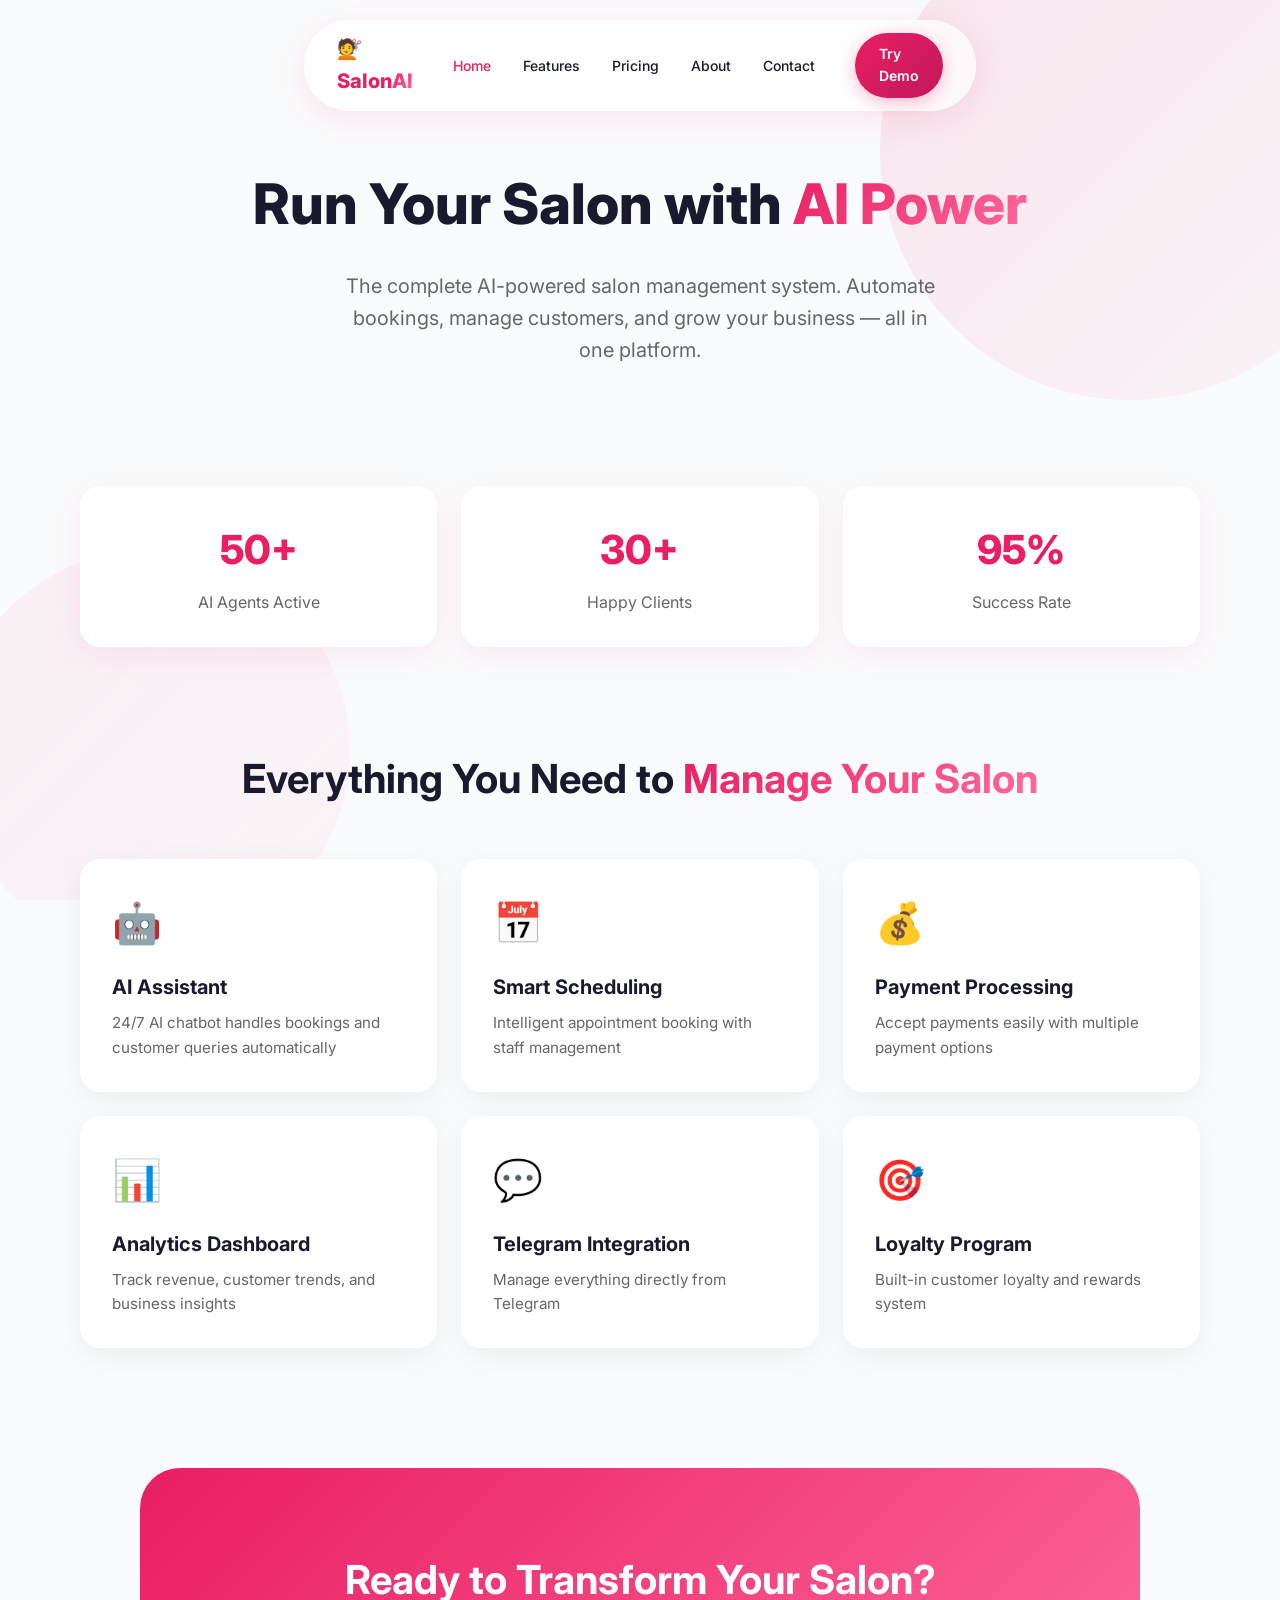
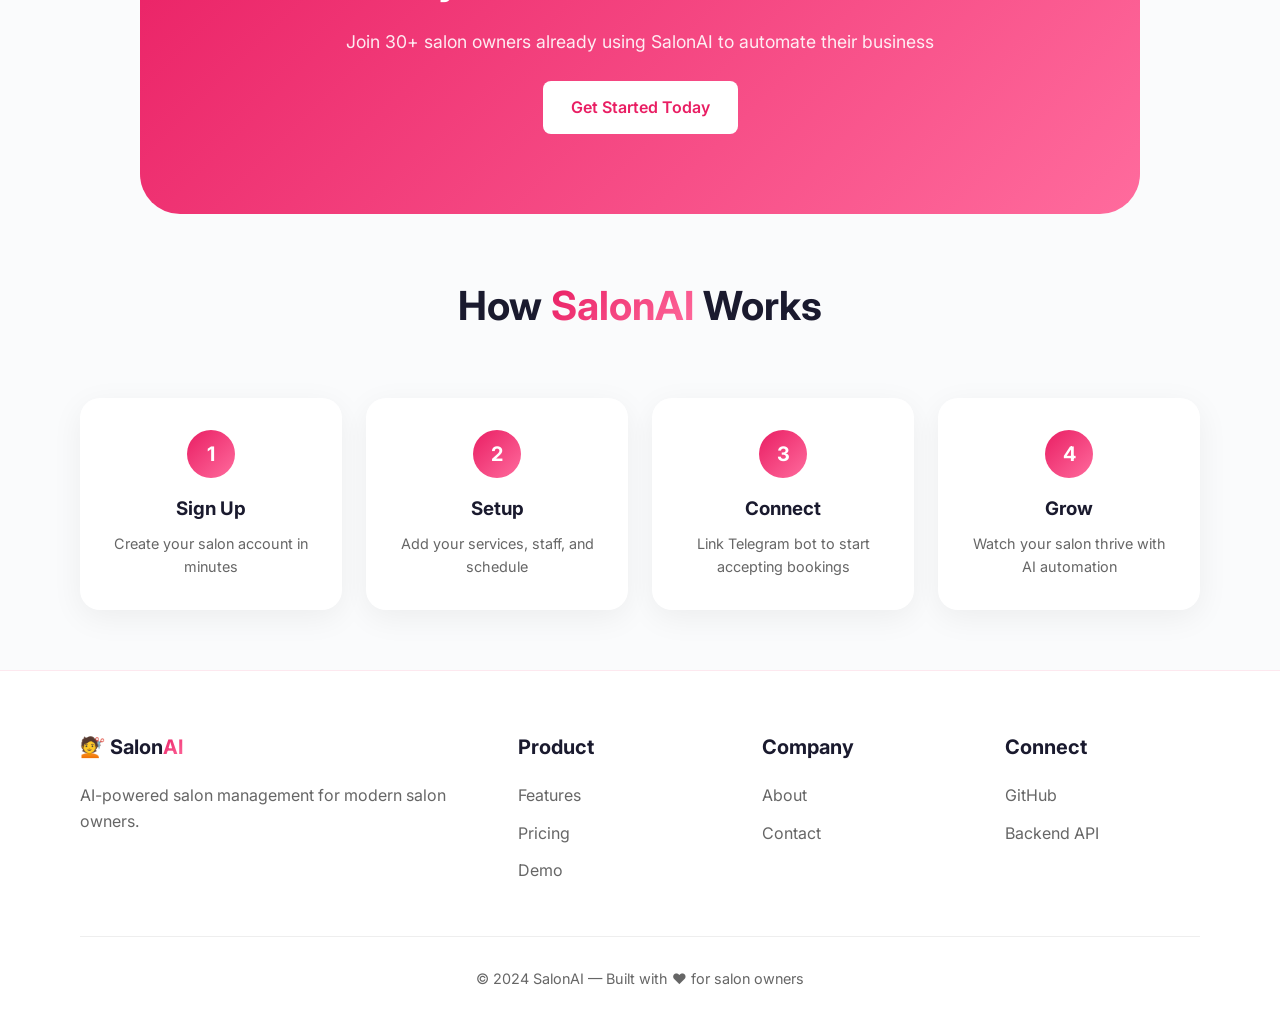
==== commit 00e399c7: "Match home page exactly to website design - same colors, logo, theme" ====
--- a/public/index.html
+++ b/public/index.html
@@ -5,60 +5,184 @@
     <meta name="viewport" content="width=device-width, initial-scale=1.0">
     <title>SalonAI - AI-Powered Salon Management</title>
     <link href="https://fonts.googleapis.com/css2?family=Inter:wght@300;400;500;600;700;800&display=swap" rel="stylesheet">
-    <link rel="stylesheet" href="styles.css">
+    <style>
+        :root {
+            --primary: #E91E63;
+            --primary-light: #F48FB1;
+            --primary-dark: #C2185B;
+            --accent: #FF6B9D;
+            --bg: #fafbfc;
+            --glass-bg: rgba(255, 255, 255, 0.7);
+            --glass-border: rgba(255, 255, 255, 0.3);
+            --text: #1a1a2e;
+            --text-light: #666;
+        }
+        * { margin: 0; padding: 0; box-sizing: border-box; }
+        body { font-family: 'Inter', sans-serif; background: var(--bg); color: var(--text); line-height: 1.6; }
+        
+        /* Animated Background */
+        .bg-animation { position: fixed; top: 0; left: 0; width: 100%; height: 100%; z-index: -1; overflow: hidden; }
+        .bg-animation::before {
+            content: '';
+            position: absolute;
+            width: 500px; height: 500px;
+            background: linear-gradient(135deg, rgba(233, 30, 99, 0.1), rgba(255, 107, 157, 0.05));
+            border-radius: 50%;
+            top: -100px; right: -100px;
+            animation: float 15s ease-in-out infinite;
+        }
+        .bg-animation::after {
+            content: '';
+            position: absolute;
+            width: 400px; height: 400px;
+            background: linear-gradient(135deg, rgba(255, 107, 157, 0.08), rgba(233, 30, 99, 0.03));
+            border-radius: 50%;
+            bottom: -50px; left: -50px;
+            animation: float 12s ease-in-out infinite reverse;
+        }
+        @keyframes float {
+            0%, 100% { transform: translate(0, 0) scale(1); }
+            50% { transform: translate(30px, 30px) scale(1.1); }
+        }
+
+        /* Navigation */
+        nav {
+            position: fixed;
+            top: 20px; left: 50%; transform: translateX(-50%);
+            background: var(--glass-bg);
+            backdrop-filter: blur(20px);
+            -webkit-backdrop-filter: blur(20px);
+            border: 1px solid var(--glass-border);
+            border-radius: 100px;
+            padding: 12px 32px;
+            display: flex; align-items: center; gap: 40px;
+            z-index: 1000;
+            box-shadow: 0 8px 32px rgba(233, 30, 99, 0.1);
+        }
+        .logo { font-weight: 800; font-size: 20px; color: var(--primary); text-decoration: none; }
+        .logo span { background: linear-gradient(135deg, var(--primary), var(--accent)); -webkit-background-clip: text; -webkit-text-fill-color: transparent; }
+        .nav-links { display: flex; gap: 32px; list-style: none; }
+        .nav-links a { text-decoration: none; color: var(--text); font-weight: 500; font-size: 14px; transition: color 0.3s; }
+        .nav-links a:hover, .nav-links a.active { color: var(--primary); }
+        .nav-cta {
+            background: linear-gradient(135deg, var(--primary), var(--primary-dark));
+            color: white; padding: 10px 24px; border-radius: 100px;
+            text-decoration: none; font-weight: 600; font-size: 14px;
+            box-shadow: 0 4px 15px rgba(233, 30, 99, 0.3);
+        }
+
+        /* Container */
+        .container { max-width: 1200px; margin: 0 auto; padding: 0 40px; }
+        
+        /* Hero */
+        .page-header { padding: 160px 40px 80px; text-align: center; }
+        .page-header h1 { font-size: 3.5rem; font-weight: 800; margin-bottom: 20px; }
+        .page-header h1 span { background: linear-gradient(135deg, var(--primary), var(--accent)); -webkit-background-clip: text; -webkit-text-fill-color: transparent; }
+        .page-header p { font-size: 1.25rem; color: var(--text-light); max-width: 600px; margin: 0 auto; }
+
+        /* Buttons */
+        .btn {
+            display: inline-block; padding: 14px 28px; border-radius: 8px;
+            text-decoration: none; font-weight: 600; transition: all 0.3s;
+        }
+        .btn-primary {
+            background: linear-gradient(135deg, var(--primary), var(--primary-dark));
+            color: white; box-shadow: 0 4px 15px rgba(233, 30, 99, 0.3);
+        }
+        .btn-primary:hover { transform: translateY(-2px); box-shadow: 0 8px 25px rgba(233, 30, 99, 0.4); }
+        .btn-secondary { background: white; color: var(--primary); border: 2px solid var(--primary); }
+        .btn-secondary:hover { background: var(--primary); color: white; }
+
+        /* Stats */
+        .stats-grid { display: grid; grid-template-columns: repeat(3, 1fr); gap: 24px; margin: 40px 0; }
+        .stat-card { background: white; padding: 32px; border-radius: 20px; text-align: center; box-shadow: 0 8px 32px rgba(233, 30, 99, 0.08); }
+        .stat-card h3 { font-size: 2.5rem; font-weight: 800; color: var(--primary); margin-bottom: 8px; }
+        .stat-card p { color: var(--text-light); }
+
+        /* Features Grid */
+        .features-section { padding: 60px 0; }
+        .section-title { text-align: center; font-size: 2.5rem; font-weight: 700; margin-bottom: 48px; }
+        .section-title span { background: linear-gradient(135deg, var(--primary), var(--accent)); -webkit-background-clip: text; -webkit-text-fill-color: transparent; }
+        .features-grid { display: grid; grid-template-columns: repeat(3, 1fr); gap: 24px; }
+        .feature-card { background: white; padding: 32px; border-radius: 20px; box-shadow: 0 8px 32px rgba(0,0,0,0.06); transition: transform 0.3s, box-shadow 0.3s; }
+        .feature-card:hover { transform: translateY(-8px); box-shadow: 0 16px 48px rgba(233, 30, 99, 0.15); }
+        .feature-icon { font-size: 2.5rem; margin-bottom: 16px; }
+        .feature-card h3 { font-size: 1.25rem; font-weight: 700; margin-bottom: 8px; }
+        .feature-card p { color: var(--text-light); font-size: 0.95rem; }
+
+        /* CTA Section */
+        .cta-section { padding: 80px 40px; background: linear-gradient(135deg, var(--primary), var(--accent)); text-align: center; border-radius: 40px; margin: 60px auto; max-width: 1000px; }
+        .cta-section h2 { color: white; font-size: 2.5rem; margin-bottom: 16px; }
+        .cta-section p { color: rgba(255,255,255,0.9); font-size: 1.1rem; margin-bottom: 24px; }
+        .cta-section .btn-white { background: white; color: var(--primary); }
+
+        /* Steps */
+        .steps-grid { display: grid; grid-template-columns: repeat(4, 1fr); gap: 24px; margin: 60px 0; }
+        .step-card { background: white; padding: 32px; border-radius: 20px; text-align: center; box-shadow: 0 8px 32px rgba(0,0,0,0.06); }
+        .step-number { width: 48px; height: 48px; background: linear-gradient(135deg, var(--primary), var(--accent)); color: white; border-radius: 50%; display: flex; align-items: center; justify-content: center; font-size: 1.25rem; font-weight: 700; margin: 0 auto 16px; }
+        .step-card h3 { margin-bottom: 8px; }
+        .step-card p { color: var(--text-light); font-size: 0.9rem; }
+
+        /* Footer */
+        footer { padding: 60px 40px 30px; background: white; border-top: 1px solid rgba(233, 30, 99, 0.1); }
+        .footer-grid { display: grid; grid-template-columns: 2fr 1fr 1fr 1fr; gap: 48px; margin-bottom: 40px; }
+        .footer-col h4 { font-size: 1.25rem; font-weight: 700; margin-bottom: 20px; }
+        .footer-col h4 span { background: linear-gradient(135deg, var(--primary), var(--accent)); -webkit-background-clip: text; -webkit-text-fill-color: transparent; }
+        .footer-col p { color: var(--text-light); margin-bottom: 12px; }
+        .footer-col a { display: block; color: var(--text-light); text-decoration: none; margin-bottom: 12px; transition: color 0.3s; }
+        .footer-col a:hover { color: var(--primary); }
+        .footer-bottom { border-top: 1px solid #eee; padding-top: 30px; text-align: center; }
+        .footer-bottom p { color: var(--text-light); font-size: 0.9rem; }
+
+        /* Responsive */
+        @media (max-width: 768px) {
+            nav { width: calc(100% - 32px); padding: 12px 20px; gap: 16px; }
+            .nav-links { display: none; }
+            .page-header h1 { font-size: 2.25rem; }
+            .stats-grid, .features-grid, .steps-grid { grid-template-columns: 1fr; }
+            .footer-grid { grid-template-columns: 1fr; }
+            .container { padding: 0 20px; }
+        }
+    </style>
 </head>
 <body>
-    <!-- Header -->
-    <header class="header">
-        <div class="container">
-            <a href="index.html" class="logo">Salon<span class="gradient-text">AI</span></a>
-            <nav class="nav">
-                <a href="features.html" class="nav-link">Features</a>
-                <a href="pricing.html" class="nav-link">Pricing</a>
-                <a href="about.html" class="nav-link">About</a>
-                <a href="contact.html" class="nav-link">Contact</a>
-                <a href="./demo.html" class="btn btn-primary btn-sm">Try Demo</a>
-            </nav>
-            <button class="mobile-menu-btn" onclick="toggleMobileMenu()">☰</button>
-        </div>
-    </header>
-
-    <!-- Hero Section -->
-    <section class="hero">
-        <div class="container">
-            <h1>Run Your Salon with <span class="gradient-text">AI Power</span></h1>
+    <div class="bg-animation"></div>
+
+    <nav>
+        <a href="index.html" class="logo">💇 Salon<span>AI</span></a>
+        <ul class="nav-links">
+            <li><a href="index.html" class="active">Home</a></li>
+            <li><a href="features.html">Features</a></li>
+            <li><a href="pricing.html">Pricing</a></li>
+            <li><a href="about.html">About</a></li>
+            <li><a href="contact.html">Contact</a></li>
+        </ul>
+        <a href="./demo.html" class="nav-cta">Try Demo</a>
+    </nav>
+
+    <div class="container">
+        <div class="page-header">
+            <h1>Run Your Salon with <span>AI Power</span></h1>
             <p>The complete AI-powered salon management system. Automate bookings, manage customers, and grow your business — all in one platform.</p>
-            <div class="hero-buttons">
-                <a href="./demo.html" class="btn btn-primary">Try Demo Free</a>
-                <a href="./contact.html" class="btn btn-white">Contact Sales</a>
-            </div>
-        </div>
-    </section>
-
-    <!-- Stats Section -->
-    <section class="stats-section">
-        <div class="container">
-            <div class="stats-grid">
-                <div class="stat-card">
-                    <h3>50+</h3>
-                    <p>AI Agents Active</p>
-                </div>
-                <div class="stat-card">
-                    <h3>30+</h3>
-                    <p>Happy Clients</p>
-                </div>
-                <div class="stat-card">
-                    <h3>95%</h3>
-                    <p>Success Rate</p>
-                </div>
-            </div>
-        </div>
-    </section>
-
-    <!-- Features Preview -->
-    <section class="features-section">
-        <div class="container">
-            <h2 class="section-title">Everything You Need to <span class="gradient-text">Manage Your Salon</span></h2>
+        </div>
+
+        <div class="stats-grid">
+            <div class="stat-card">
+                <h3>50+</h3>
+                <p>AI Agents Active</p>
+            </div>
+            <div class="stat-card">
+                <h3>30+</h3>
+                <p>Happy Clients</p>
+            </div>
+            <div class="stat-card">
+                <h3>95%</h3>
+                <p>Success Rate</p>
+            </div>
+        </div>
+
+        <div class="features-section">
+            <h2 class="section-title">Everything You Need to <span>Manage Your Salon</span></h2>
             <div class="features-grid">
                 <div class="feature-card">
                     <div class="feature-icon">🤖</div>
@@ -91,56 +215,44 @@
                     <p>Built-in customer loyalty and rewards system</p>
                 </div>
             </div>
-            <div class="text-center">
-                <a href="features.html" class="btn btn-secondary">View All Features</a>
-            </div>
-        </div>
-    </section>
-
-    <!-- How It Works -->
-    <section class="how-section">
-        <div class="container">
-            <h2 class="section-title">How <span class="gradient-text">SalonAI</span> Works</h2>
-            <div class="steps-grid">
-                <div class="step-card">
-                    <div class="step-number">1</div>
-                    <h3>Sign Up</h3>
-                    <p>Create your salon account in minutes</p>
-                </div>
-                <div class="step-card">
-                    <div class="step-number">2</div>
-                    <h3>Setup</h3>
-                    <p>Add your services, staff, and schedule</p>
-                </div>
-                <div class="step-card">
-                    <div class="step-number">3</div>
-                    <h3>Connect</h3>
-                    <p>Link Telegram bot to start accepting bookings</p>
-                </div>
-                <div class="step-card">
-                    <div class="step-number">4</div>
-                    <h3>Grow</h3>
-                    <p>Watch your salon thrive with AI automation</p>
-                </div>
-            </div>
-        </div>
-    </section>
-
-    <!-- CTA Section -->
-    <section class="cta-section">
-        <div class="container">
+        </div>
+
+        <div class="cta-section">
             <h2>Ready to Transform Your Salon?</h2>
             <p>Join 30+ salon owners already using SalonAI to automate their business</p>
-            <a href="./contact.html" class="btn btn-primary">Get Started Today</a>
-        </div>
-    </section>
-
-    <!-- Footer -->
-    <footer class="footer">
+            <a href="./contact.html" class="btn btn-white">Get Started Today</a>
+        </div>
+
+        <h2 class="section-title">How <span>SalonAI</span> Works</h2>
+        <div class="steps-grid">
+            <div class="step-card">
+                <div class="step-number">1</div>
+                <h3>Sign Up</h3>
+                <p>Create your salon account in minutes</p>
+            </div>
+            <div class="step-card">
+                <div class="step-number">2</div>
+                <h3>Setup</h3>
+                <p>Add your services, staff, and schedule</p>
+            </div>
+            <div class="step-card">
+                <div class="step-number">3</div>
+                <h3>Connect</h3>
+                <p>Link Telegram bot to start accepting bookings</p>
+            </div>
+            <div class="step-card">
+                <div class="step-number">4</div>
+                <h3>Grow</h3>
+                <p>Watch your salon thrive with AI automation</p>
+            </div>
+        </div>
+    </div>
+
+    <footer>
         <div class="container">
             <div class="footer-grid">
                 <div class="footer-col">
-                    <h4>Salon<span class="gradient-text">AI</span></h4>
+                    <h4>💇 Salon<span>AI</span></h4>
                     <p>AI-powered salon management for modern salon owners.</p>
                 </div>
                 <div class="footer-col">
@@ -165,12 +277,5 @@
             </div>
         </div>
     </footer>
-
-    <script>
-        function toggleMobileMenu() {
-            const nav = document.querySelector('.nav');
-            nav.classList.toggle('active');
-        }
-    </script>
 </body>
 </html>
